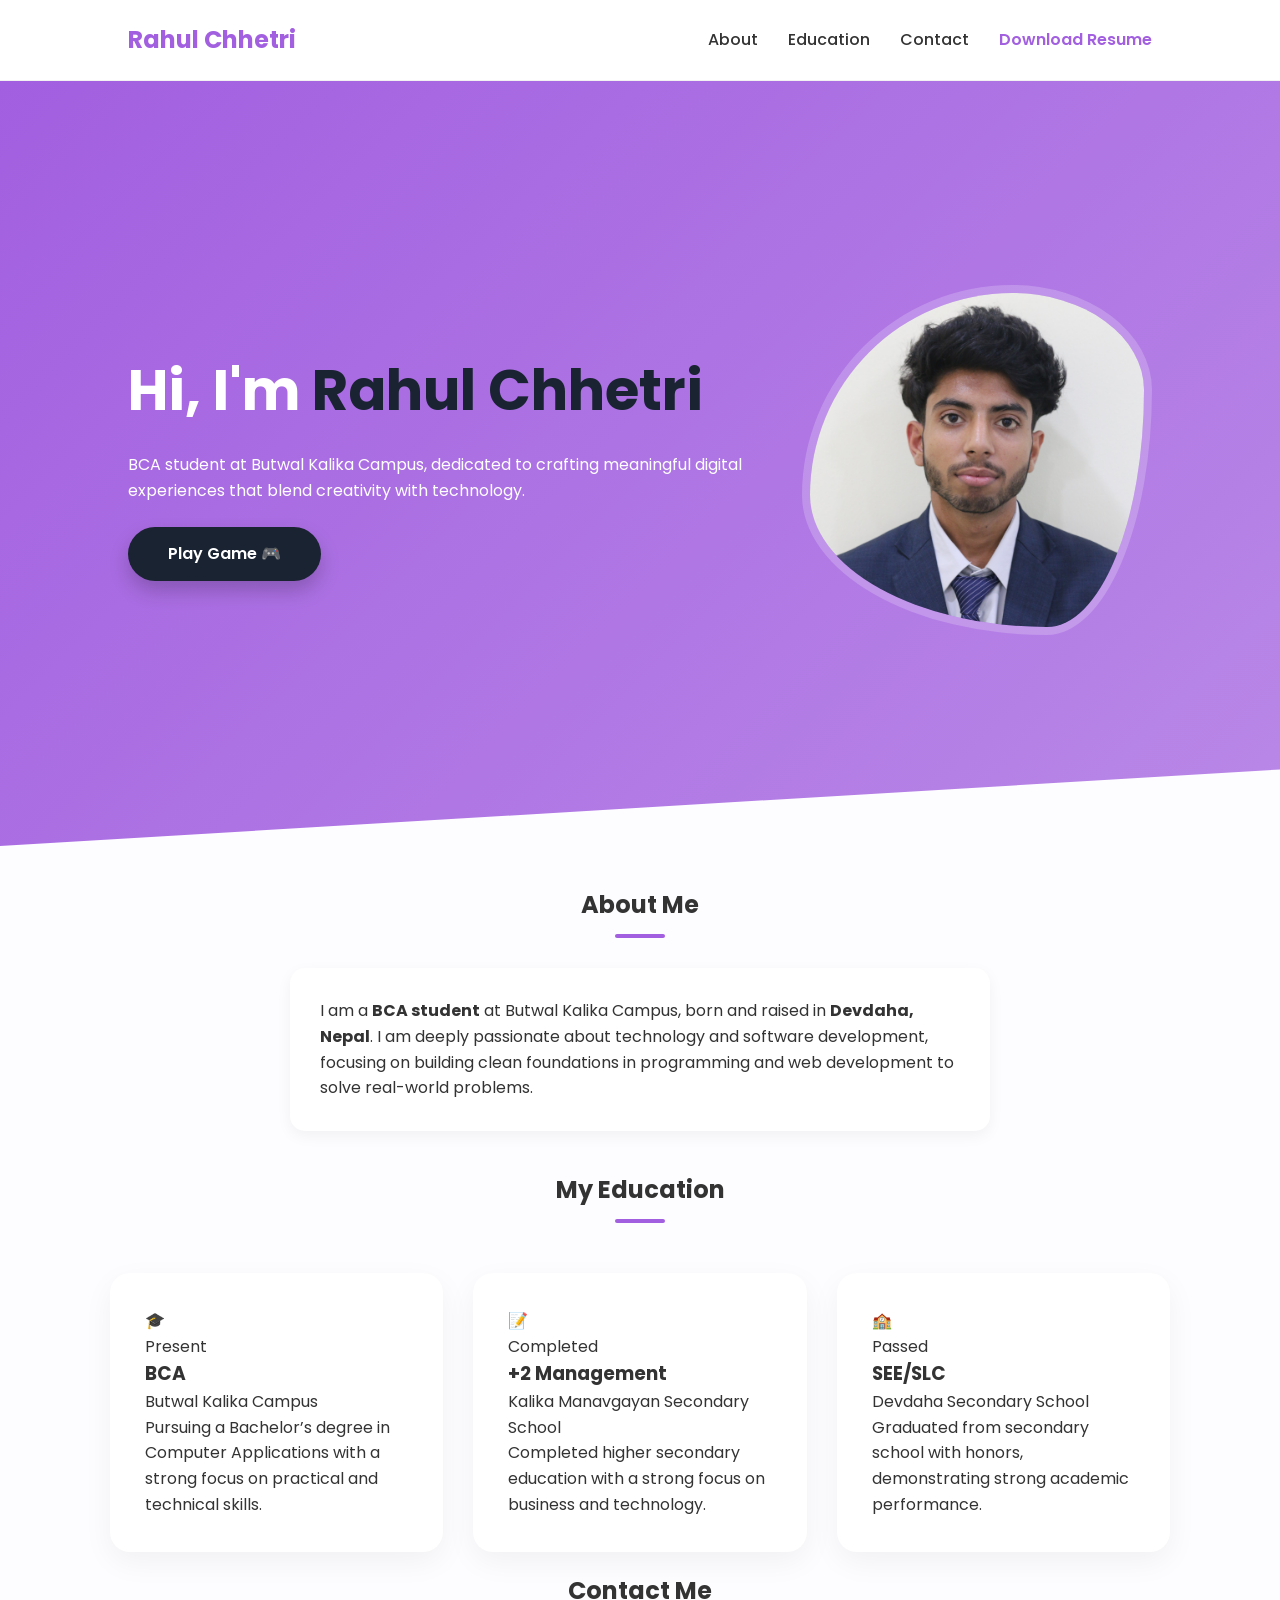
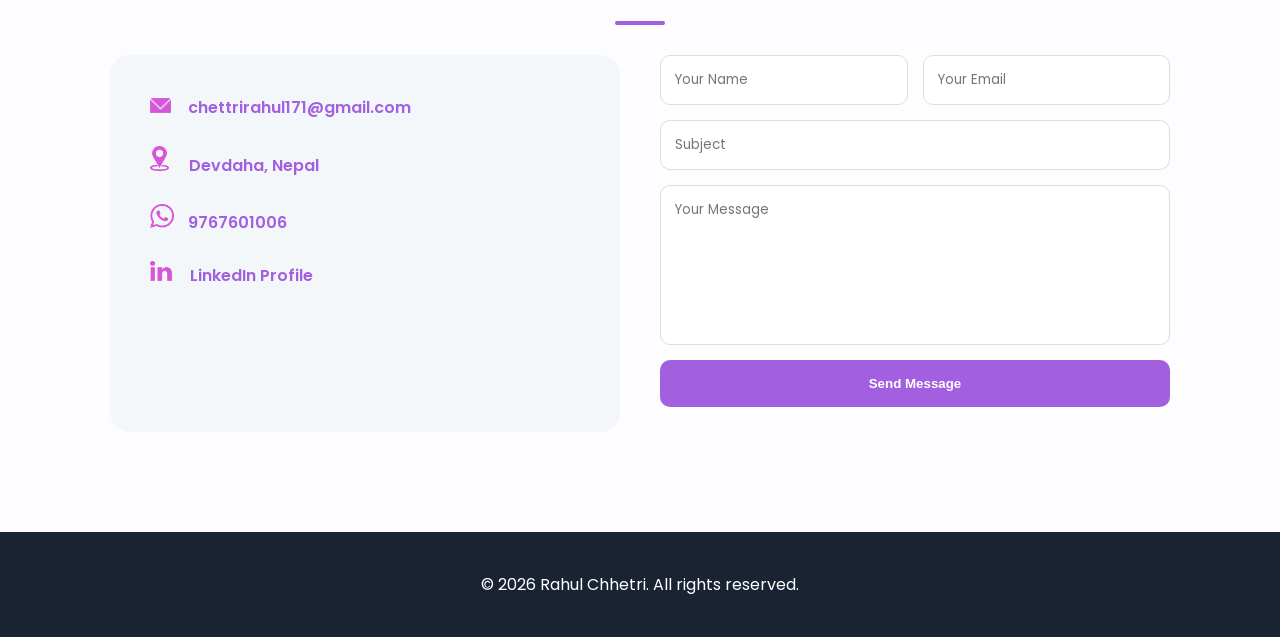
==== index.html @ 5b75ea4a "Add game logo" ====
<!DOCTYPE html>
<html lang="en">
<head>
  <meta charset="UTF-8">
  <meta name="viewport" content="width=device-width, initial-scale=1.0">
  <title>Rahul Chhetri | Portfolio</title>
  <link rel="stylesheet" href="style.css">
  <link href="https://fonts.googleapis.com/css2?family=Poppins:wght@300;400;600;700&display=swap" rel="stylesheet">
</head>
<body>

  <header>
    <nav>
      <h3 class="name">Rahul Chhetri</h3>
      
      <input type="checkbox" id="check">
      <label for="check" class="checkbtn">
        <span>☰</span>
      </label>

      <ul class="nav-links">
        <li><a href="#about">About</a></li>
        <li><a href="#education">Education</a></li>
        <li><a href="#contact">Contact</a></li>
        <li><a href="My Resume.pdf" download="Rahul_Chhetri_Resume" class="res-link">Download Resume</a></li>
      </ul>
    </nav>
  </header>

  <main>
    <section class="hero">
      <div class="hero-content">
        <h1>Hi, I'm <span class="highlight">Rahul Chhetri</span></h1>
        <p>BCA student at Butwal Kalika Campus, dedicated to crafting meaningful digital experiences that blend creativity with technology.</p>
        <div class="hero-btns">
          <a href="snake.html" class="btn-main">Play Game 🎮</a>
        </div>
      </div>
      <div class="hero-img-container">
        <img src="rahulpic.jpeg" alt="Rahul Chhetri">
      </div>
    </section>

    <section id="about" class="about-section">
      <div class="section-title">
        <h2>About Me</h2>
        <div class="purple-line"></div>
      </div>
      <div class="about-card">
        <p>
          I am a <b>BCA student</b> at Butwal Kalika Campus, born and raised in <b>Devdaha, Nepal</b>. 
          I am deeply passionate about technology and software development, focusing on building clean 
          foundations in programming and web development to solve real-world problems.
        </p>
      </div>
    </section>

    <section id="education" class="education-section">
      <div class="section-title">
        <h2>My Education</h2>
        <div class="purple-line"></div>
      </div>
      <div class="education-grid">
        <div class="edu-card">
          <div class="edu-icon">🎓</div>
          <span class="edu-date">Present</span>
          <h3>BCA</h3>
          <p class="school">Butwal Kalika Campus</p>
          <p class="description">Pursuing a Bachelor’s degree in Computer Applications with a strong focus on practical and technical skills.</p>
        </div>

        <div class="edu-card">
          <div class="edu-icon">📝</div>
          <span class="edu-date">Completed</span>
          <h3>+2 Management</h3>
          <p class="school">Kalika Manavgayan Secondary School</p>
          <p class="description">Completed higher secondary education with a strong focus on business and technology.</p>
        </div>

        <div class="edu-card">
          <div class="edu-icon">🏫</div>
          <span class="edu-date">Passed</span>
          <h3>SEE/SLC</h3>
          <p class="school">Devdaha Secondary School</p>
          <p class="description">Graduated from secondary school with honors, demonstrating strong academic performance.</p>
        </div>
      </div>
    </section>
    
    <section id="contact" class="contact-section">
      <div class="section-title">
        <h2>Contact Me</h2>
        <div class="purple-line"></div>
      </div>
      <div class="contact-container">
        <div class="contact-info">
          <div class="info-item"><img class="mail" src="Mail logo.png" alt="mail logo"><a href="mailto:chettrirahul171@gmail.com" class="link-item">chettrirahul171@gmail.com</a> </div>
          <br>
          <div class="info-item"><img class="location" src="location.png" alt="location logo"><a href=" " class="link-item" >  Devdaha, Nepal</a></div>
          <br>
          <div class="info-item"><img class="number" src="Whatsapp logo.png" alt="Phone logo"><a href="https://wa.me/9779767601006" class="link-item">  9767601006</a> </div>
          <br>
          <div class="info-item">
            <img class="link" src="Linkdin logo.png" alt="linkdin logo">
            <a href="https://www.linkedin.com/in/rahulchhetri213/" target="_blank" class="link-item">  LinkedIn Profile</a>
          </div>
        </div>
        
          <form id="contact-form" action="https://formspree.io/f/mlgwlgpo" method="POST" class="contact-form">
          <div class="form-row">
            <input type="text" name="name" placeholder="Your Name" required>
            <input type="email" name="email" placeholder="Your Email" required>
          </div>
          <input type="text" name="subject" placeholder="Subject">
          <textarea name="message" placeholder="Your Message" required></textarea>
          <button type="submit" id="submit-btn">Send Message</button>
          <p id="form-status" style="margin-top: 10px; font-weight: 600;"></p>
        </form>
      </div>
      <div id="popup">
  <div class="popup-content">
    <img src="20 83.png" alt="Happy New Year" class="hny">
    <button class="close-text" onclick="closePopup()">Close</button>
  </div>
</div>
    </section>
  </main>

  <footer>
    <p>© 2026 Rahul Chhetri. All rights reserved.</p>
  </footer>
<script src="script.js"></script>
</body>
</html>
---- style.css ----
:root {
  --primary: rgb(162, 95, 224);
  --primary-light: rgb(185, 136, 231);
  --dark: #1a2332;
  --bg: #fdfdff;
  --text: #333;
}

* { margin: 0; padding: 0; box-sizing: border-box; }
html { scroll-behavior: smooth; }
body { font-family: 'Poppins', sans-serif; background-color: var(--bg); color: var(--text); line-height: 1.6; overflow-x: hidden; }

header { position: sticky; top: 0; z-index: 1000; background: white; border-bottom: 1px solid rgba(0,0,0,0.05); }
nav { display: flex; justify-content: space-between; align-items: center; padding: 0 10%; height: 80px; }
.name { font-size: 1.5rem; color: var(--primary); font-weight: 700; }
.name span { color: var(--dark); }

.nav-links { display: flex; list-style: none; align-items: center; }
.nav-links li a { text-decoration: none; color: var(--text); margin-left: 30px; font-weight: 500; transition: 0.3s; }
.nav-links li a:hover { color: var(--primary); }
.res-link { color: var(--primary) !important; font-weight: 600 !important; }

#check { display: none; }
.checkbtn { font-size: 30px; color: var(--primary); cursor: pointer; display: none; }

.hero {
  background: linear-gradient(135deg, var(--primary), var(--primary-light));
  min-height: 85vh; display: flex; align-items: center; justify-content: space-between;
  padding: 0 10%; clip-path: polygon(0 0, 100% 0, 100% 90%, 0 100%); color: white;
}

.hero-content h1 { font-size: clamp(2.2rem, 5vw, 3.5rem); margin-bottom: 1rem; }
.highlight { color: var(--dark); }
.btn-main {
  display: inline-block; padding: 14px 40px; background: var(--dark); color: white;
  text-decoration: none; border-radius: 50px; margin-top: 1.5rem; font-weight: 600;
  box-shadow: 0 10px 20px rgba(0,0,0,0.2); transition: 0.3s;
}
.btn-main:hover { transform: translateY(-3px); background: #000; }

.hero-img-container img {
  width: clamp(250px, 30vw, 350px); height: clamp(250px, 30vw, 350px);
  border-radius: 60% 40% 30% 70% / 60% 30% 70% 40%;
  border: 8px solid rgba(255,255,255,0.2); object-fit: cover;
  animation: morph 6s ease-in-out infinite;
}

@keyframes morph {
  0%, 100% { border-radius: 60% 40% 30% 70% / 60% 30% 70% 40%; }
  50% { border-radius: 30% 60% 70% 40% / 50% 60% 30% 60%; }
}

/* Updated About Me Styles */
.about-section { padding: 40px 10%; }
.section-title { text-align: center; margin-bottom: 30px; }
.purple-line { width: 50px; height: 4px; background: var(--primary); margin: 10px auto; border-radius: 2px; }

.about-card { 
  max-width: 700px; 
  margin: 0 auto; 
  background: white;
  padding: 30px;
  border-radius: 15px;
  box-shadow: 0 5px 15px rgba(0,0,0,0.05);
  text-align: left; 
}

.education-grid {
  display: grid; grid-template-columns: repeat(auto-fit, minmax(280px, 1fr));
  gap: 30px; max-width: 1100px; margin: 0 auto; padding: 20px;
}
.edu-card { background: white; padding: 35px; border-radius: 20px; box-shadow: 0 10px 30px rgba(0,0,0,0.05); }
.edu-card:hover { transform: translateY(-10px); border-bottom: 4px solid var(--primary); }

.contact-container { display: grid; grid-template-columns: repeat(auto-fit, minmax(300px, 1fr)); gap: 40px; max-width: 1100px; margin: 0 auto; padding: 0 20px; }
.contact-info { background: #f4f7fa; padding: 40px; border-radius: 20px; }
.link-item { text-decoration: none; color: var(--primary); font-weight: 600;}
.contact-form { display: flex; flex-direction: column; gap: 15px;  }
.form-row { display: flex; gap: 15px; }
input, textarea { padding: 14px; border: 1px solid #ddd; border-radius: 10px; width: 100%; font-family: inherit; }
textarea { height: 160px; resize: none; }
.contact-form button { background: var(--primary); color: white; border: none; padding: 16px; border-radius: 10px; font-weight: 700; cursor: pointer; transition: 0.3s; }

footer { background: var(--dark); color: white; text-align: center; padding: 40px; margin-top: 100px; }

.one{
  text-decoration: none;
  color: black;
}
.link{
  margin-right: 14px;
  height: 20px;
}
.number{
  margin-right: 10px;
  height: 24px;
}
.location{
  margin-right: 16px;
  height: 25px;
}
.mail{ 
  margin-right: 17px;
  height: 15px;
}
body.lock-scroll {
  overflow: hidden;
}

#popup {
  position: fixed;
  top: 0;
  left: 0;
  width: 100%;
  height: 100%;
  overflow-y: auto;
  padding-top: 60px;

  background: rgba(0, 0, 0, 0);
  backdrop-filter: blur(10px);

  display: flex;
  justify-content: center;
  align-items: flex-start;

  opacity: 0;
  transform: scale(1.1);
  transition: 0.4s ease;

  z-index: 9999;
}

#popup.show {
  opacity: 1;
  transform: scale(1);
}


.popup-content {
  position: relative;
  backdrop-filter: blur(20px);
  border: none;
  box-shadow: none;

  border-radius: 15px;
  text-align: center;

  color: white;

  animation: pop 0.5s ease;
  margin: 40px 0;

  display: flex;
  flex-direction: column;
  align-items: center;
}

.popup-content img {
  display: block;
  margin-top: 0vh;
  padding-top: 0vh;
  width: 100%;
  max-width: 350px;
  border-radius: 10px;
}

.close-text {
  margin-top: 20px;
  background: none;
  border: none;
  color: #ffffff;
  text-shadow:  0 0 8px rgba(255,255,255,0.3);
  font-size: 17px;
  font-weight: 500;

  cursor: pointer;
  transition: 0.2s ease;
}

@keyframes pop {
  0% {
    transform: scale(0.7);
    opacity: 0;
  }
  100% {
    transform: scale(1);
    opacity: 1;
  }
}
@media (max-width: 858px) {
  .checkbtn { display: block; }
  .nav-links {
    position: fixed; width: 100%; height: 100vh; background: var(--dark);
    top: 80px; left: -100%; text-align: center; transition: all .5s;
    flex-direction: column; padding-top: 50px;
  }
  .nav-links li { margin: 25px 0; }
  .nav-links li a { margin: 0; font-size: 20px; color: white; }
  #check:checked ~ .nav-links { left: 0; }
  .hero { flex-direction: column-reverse; text-align: center; padding: 80px 5% 60px; clip-path: none; }
  .form-row { flex-direction: column; }
  .link{
  margin-right: 14px;
  height: 20px;
}
.number{
  margin-right: 10px;
  height: 25px;
}
.location{
  margin-right: 16px;
  height: 26px;
}
.mail{
  margin-right: 17px;
  height: 15px;
}
#popup{
  align-items: center;
}
}
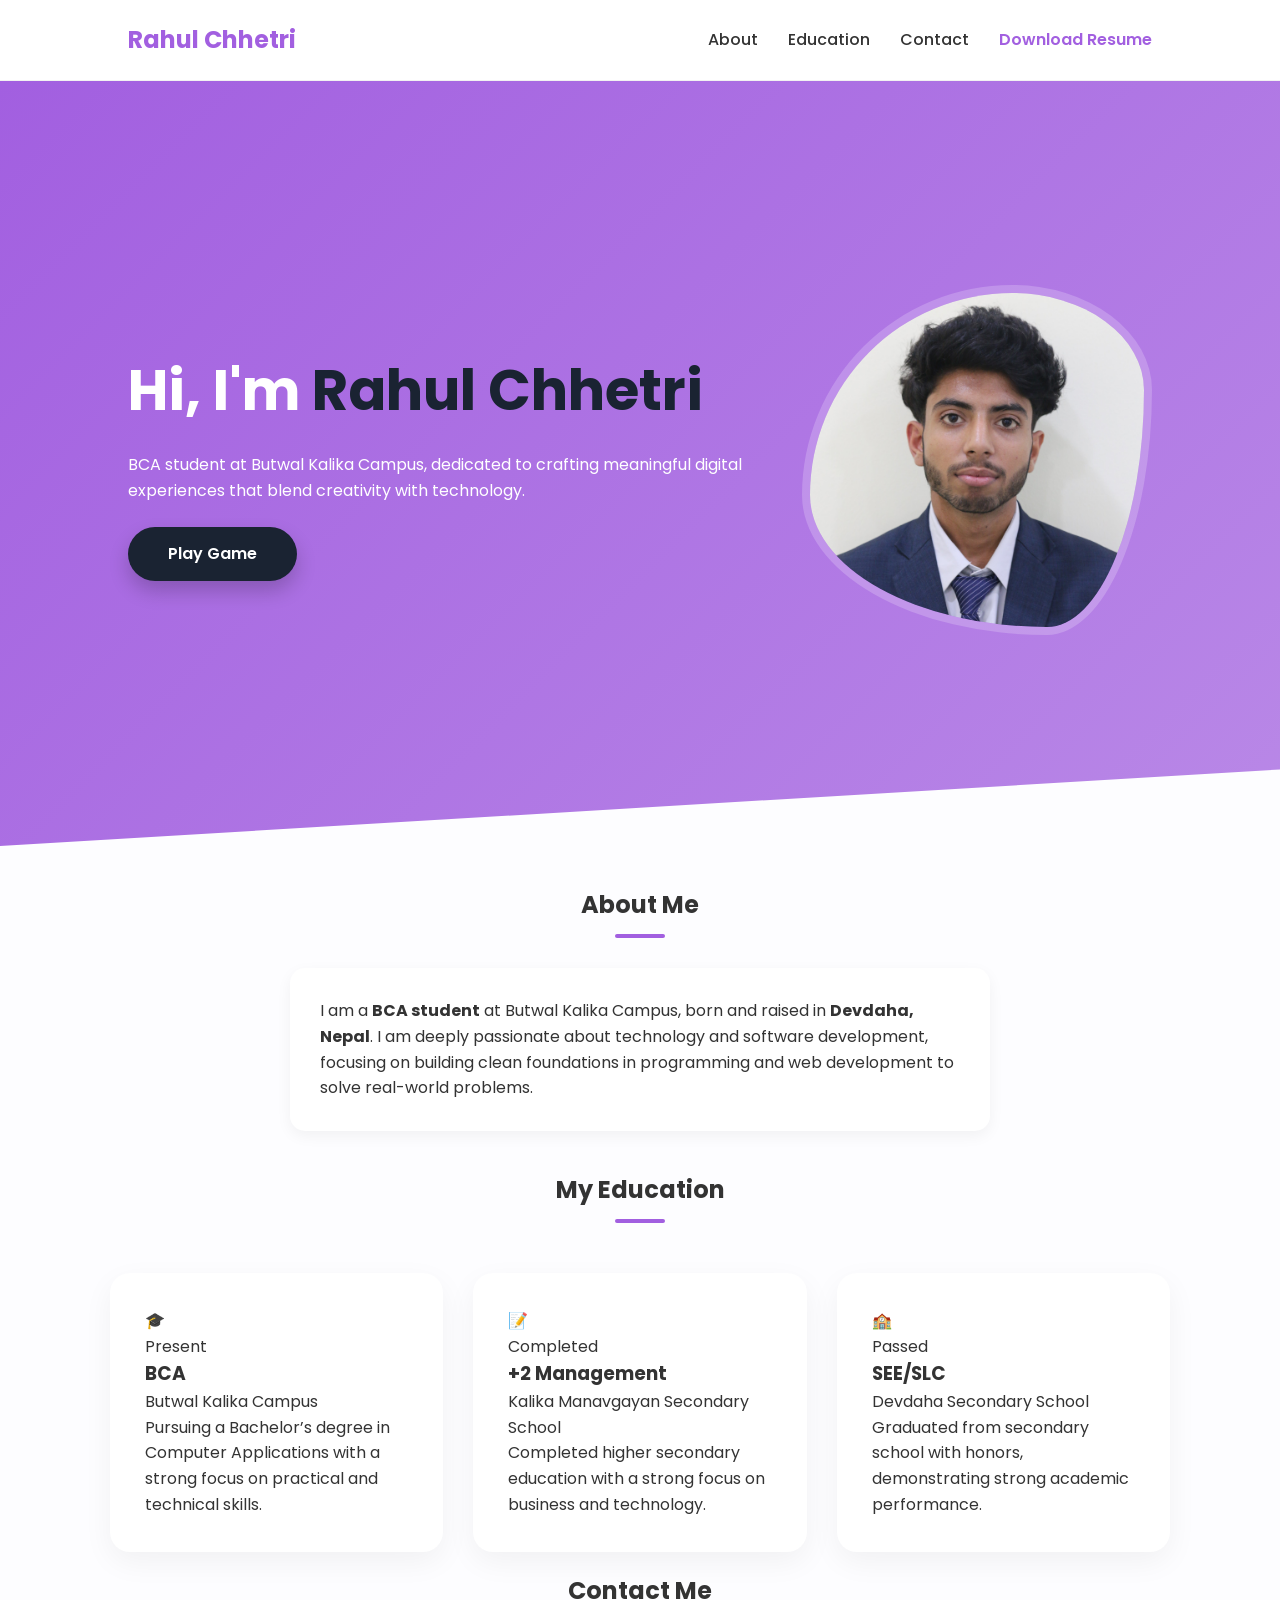
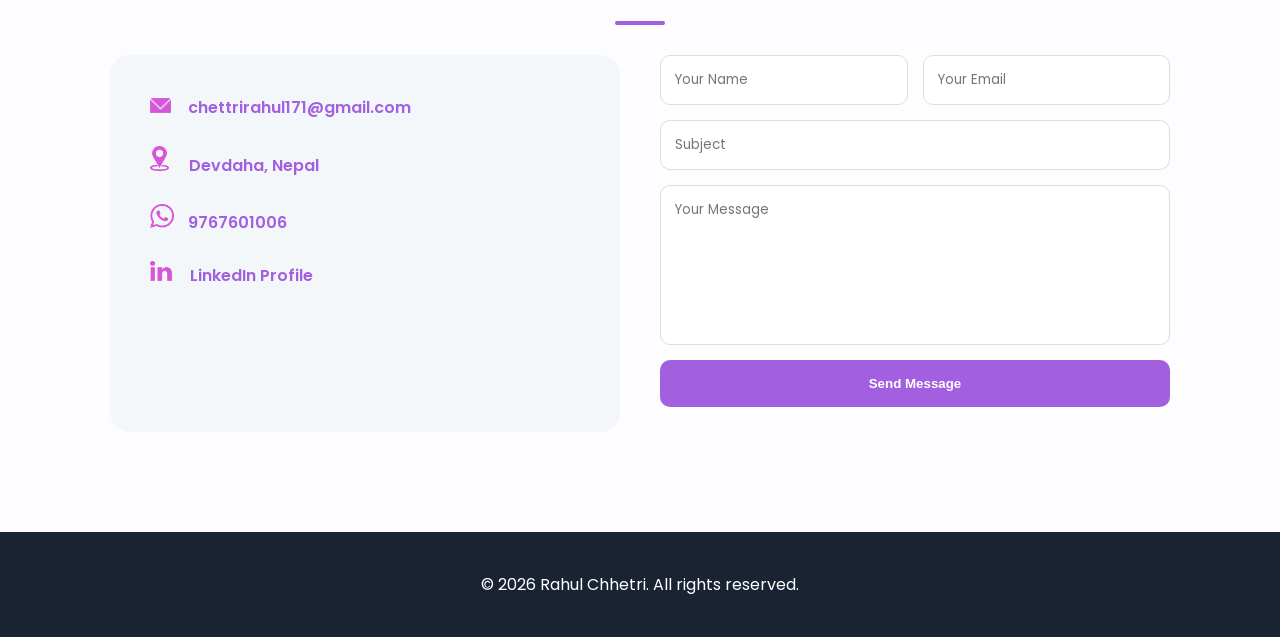
==== commit 91e23513: "Remove game logo" ====
--- a/index.html
+++ b/index.html
@@ -33,7 +33,7 @@
         <h1>Hi, I'm <span class="highlight">Rahul Chhetri</span></h1>
         <p>BCA student at Butwal Kalika Campus, dedicated to crafting meaningful digital experiences that blend creativity with technology.</p>
         <div class="hero-btns">
-          <a href="snake.html" class="btn-main">Play Game 🎮</a>
+          <a href="snake.html" class="btn-main">Play Game </a>
         </div>
       </div>
       <div class="hero-img-container">
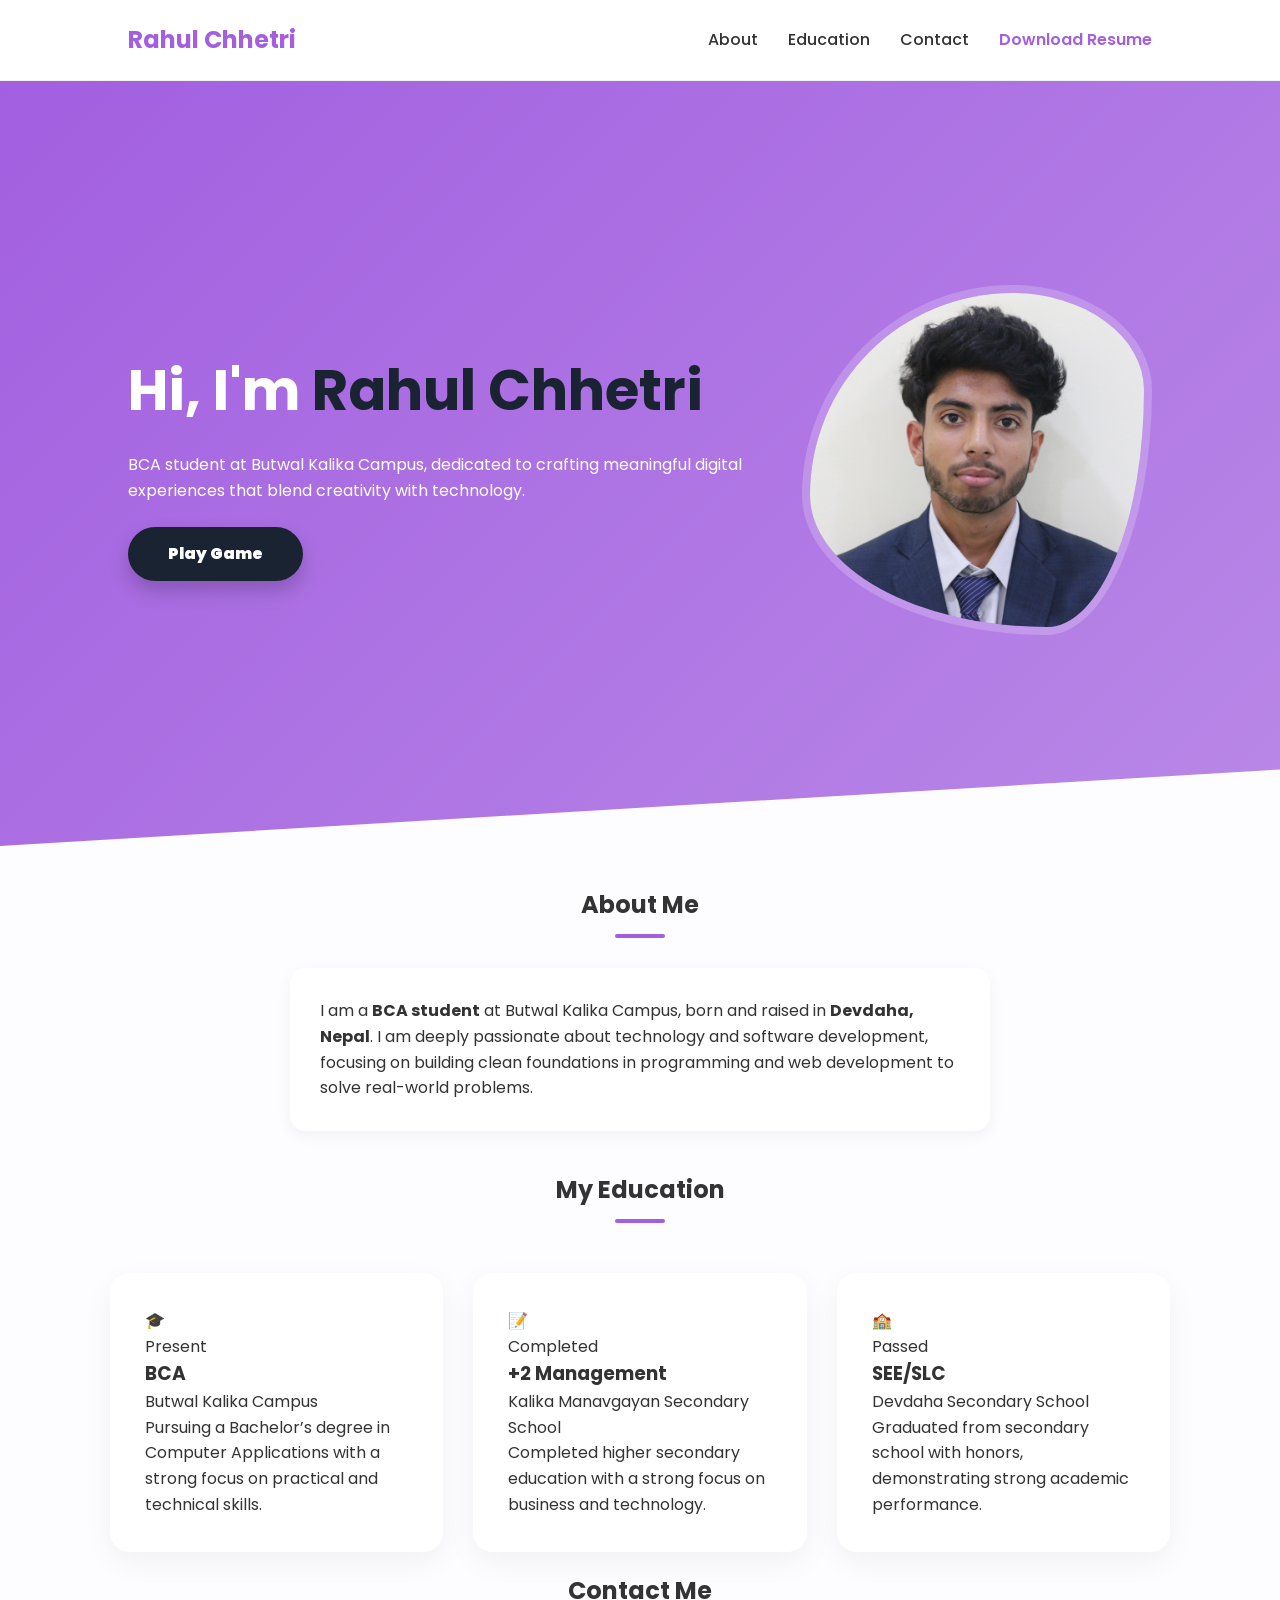
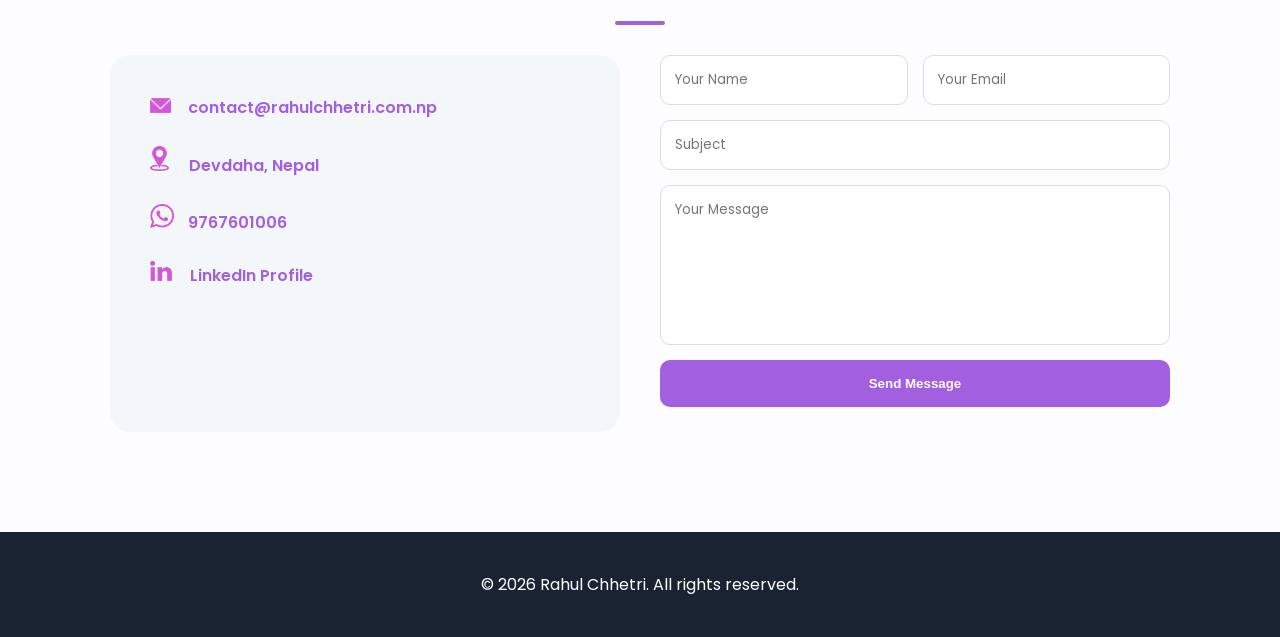
==== commit 4b309f50: "Change in resume and email" ====
--- a/index.html
+++ b/index.html
@@ -94,7 +94,7 @@
       </div>
       <div class="contact-container">
         <div class="contact-info">
-          <div class="info-item"><img class="mail" src="Mail logo.png" alt="mail logo"><a href="mailto:chettrirahul171@gmail.com" class="link-item">chettrirahul171@gmail.com</a> </div>
+          <div class="info-item"><img class="mail" src="Mail logo.png" alt="mail logo"><a href="mailto:contact@rahulchhetri.com.np" class="link-item">contact@rahulchhetri.com.np</a> </div>
           <br>
           <div class="info-item"><img class="location" src="location.png" alt="location logo"><a href=" " class="link-item" >  Devdaha, Nepal</a></div>
           <br>
--- a/style.css
+++ b/style.css
@@ -33,7 +33,7 @@
 .highlight { color: var(--dark); }
 .btn-main {
   display: inline-block; padding: 14px 40px; background: var(--dark); color: white;
-  text-decoration: none; border-radius: 50px; margin-top: 1.5rem; font-weight: 600;
+  text-decoration: none; border-radius: 50px; margin-top: 1.5rem; font-weight: 1000;
   box-shadow: 0 10px 20px rgba(0,0,0,0.2); transition: 0.3s;
 }
 .btn-main:hover { transform: translateY(-3px); background: #000; }
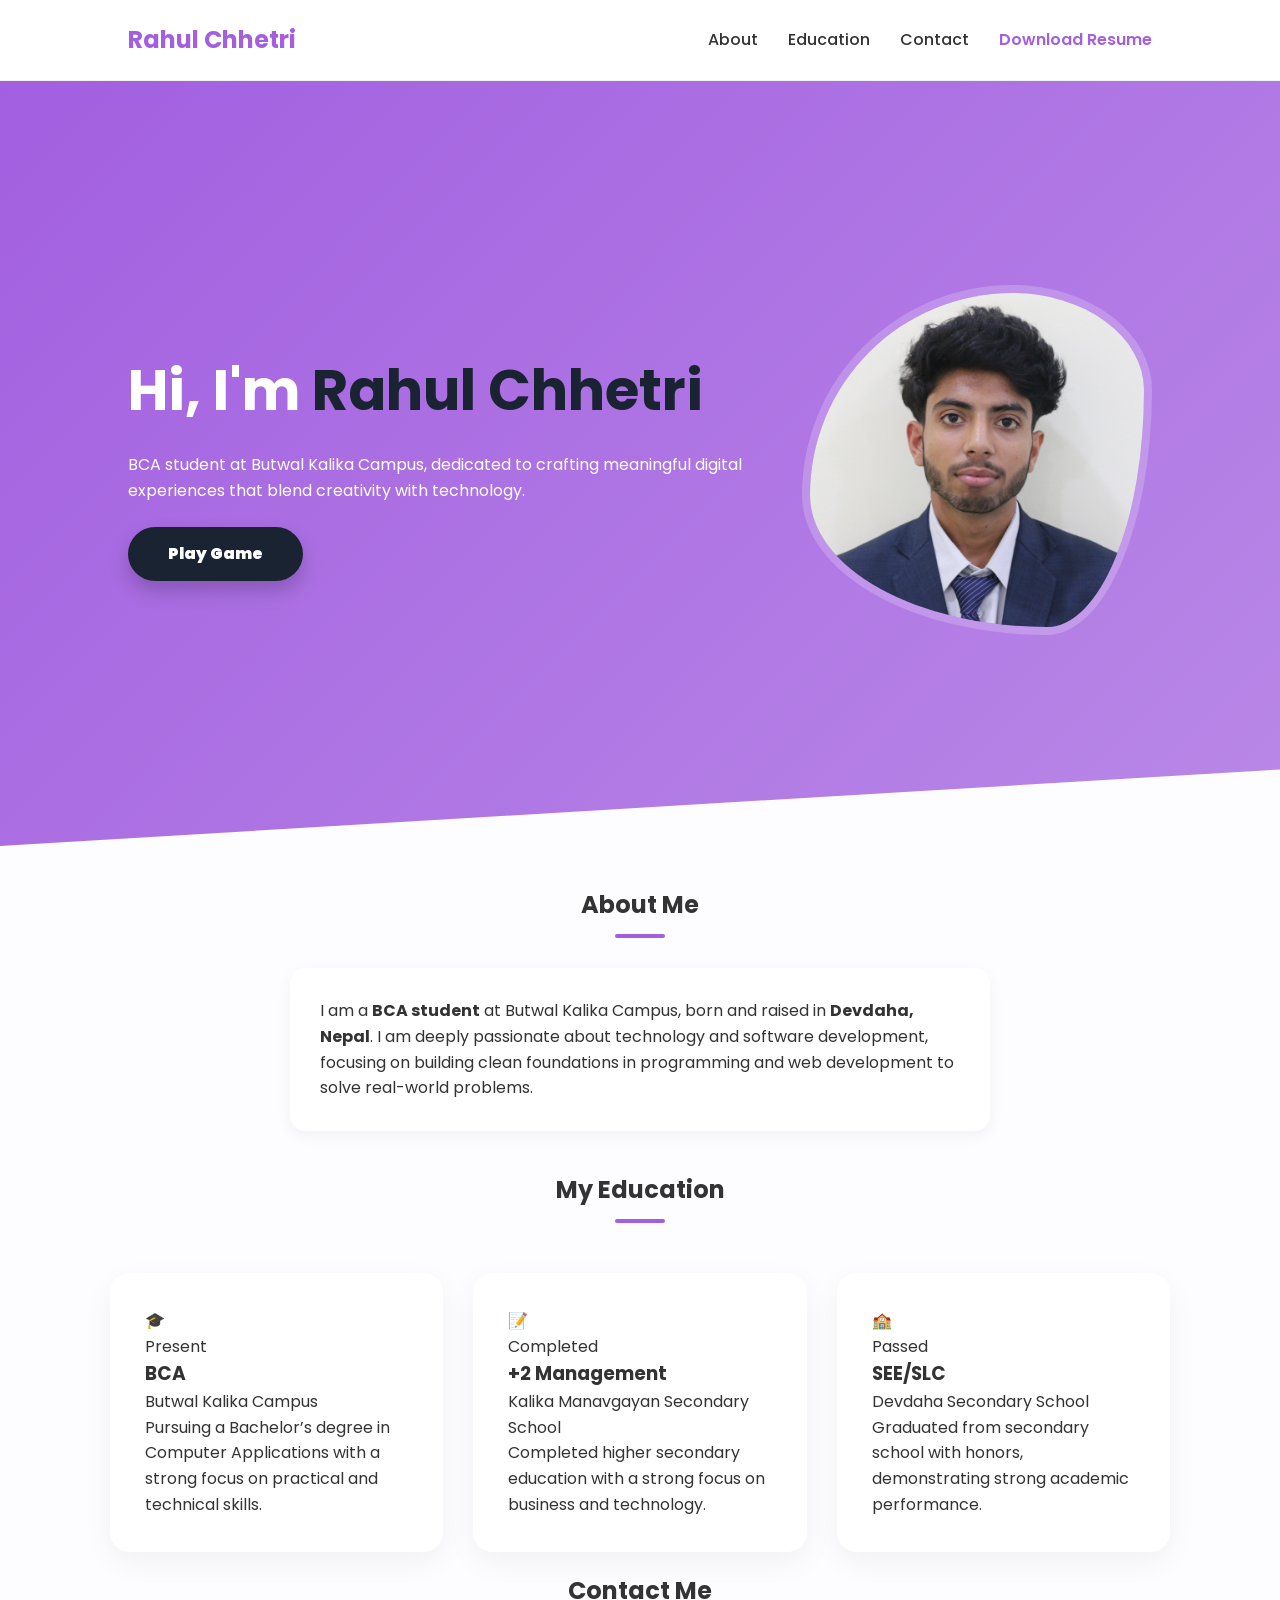
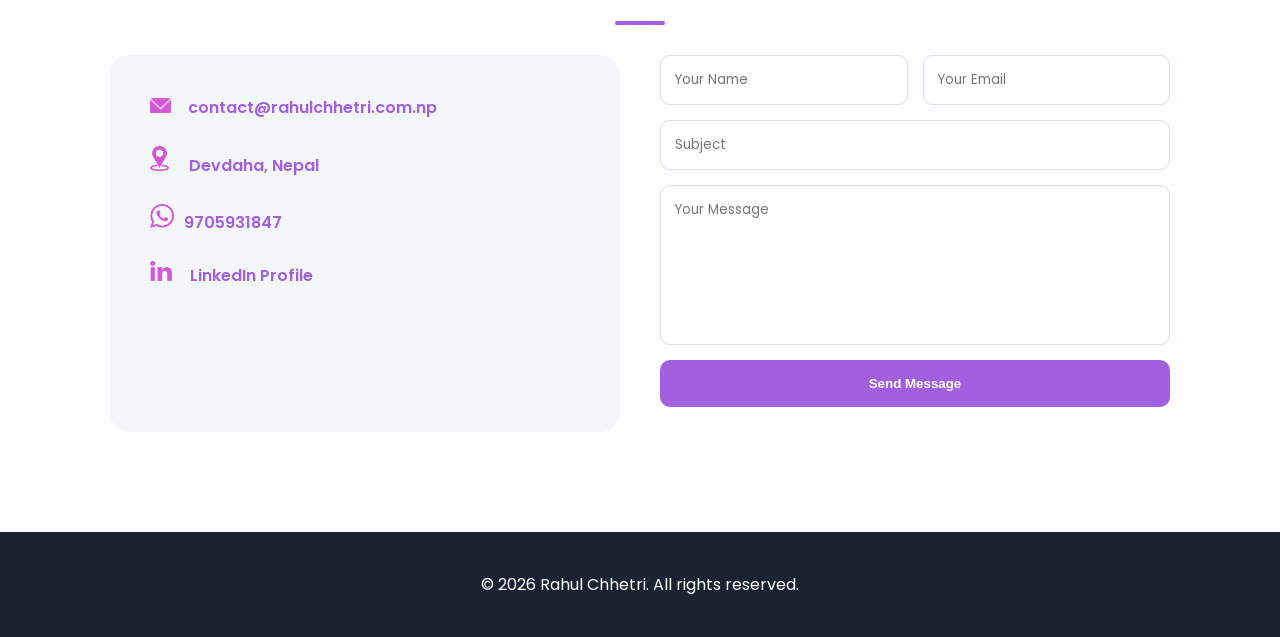
==== commit 95c3fde1: "Change in number." ====
--- a/index.html
+++ b/index.html
@@ -98,7 +98,7 @@
           <br>
           <div class="info-item"><img class="location" src="location.png" alt="location logo"><a href=" " class="link-item" >  Devdaha, Nepal</a></div>
           <br>
-          <div class="info-item"><img class="number" src="Whatsapp logo.png" alt="Phone logo"><a href="https://wa.me/9779767601006" class="link-item">  9767601006</a> </div>
+          <div class="info-item"><img class="number" src="Whatsapp logo.png" alt="Phone logo"><a href="tel:+9779705931847" class="link-item">9705931847</a> </div>
           <br>
           <div class="info-item">
             <img class="link" src="Linkdin logo.png" alt="linkdin logo">
